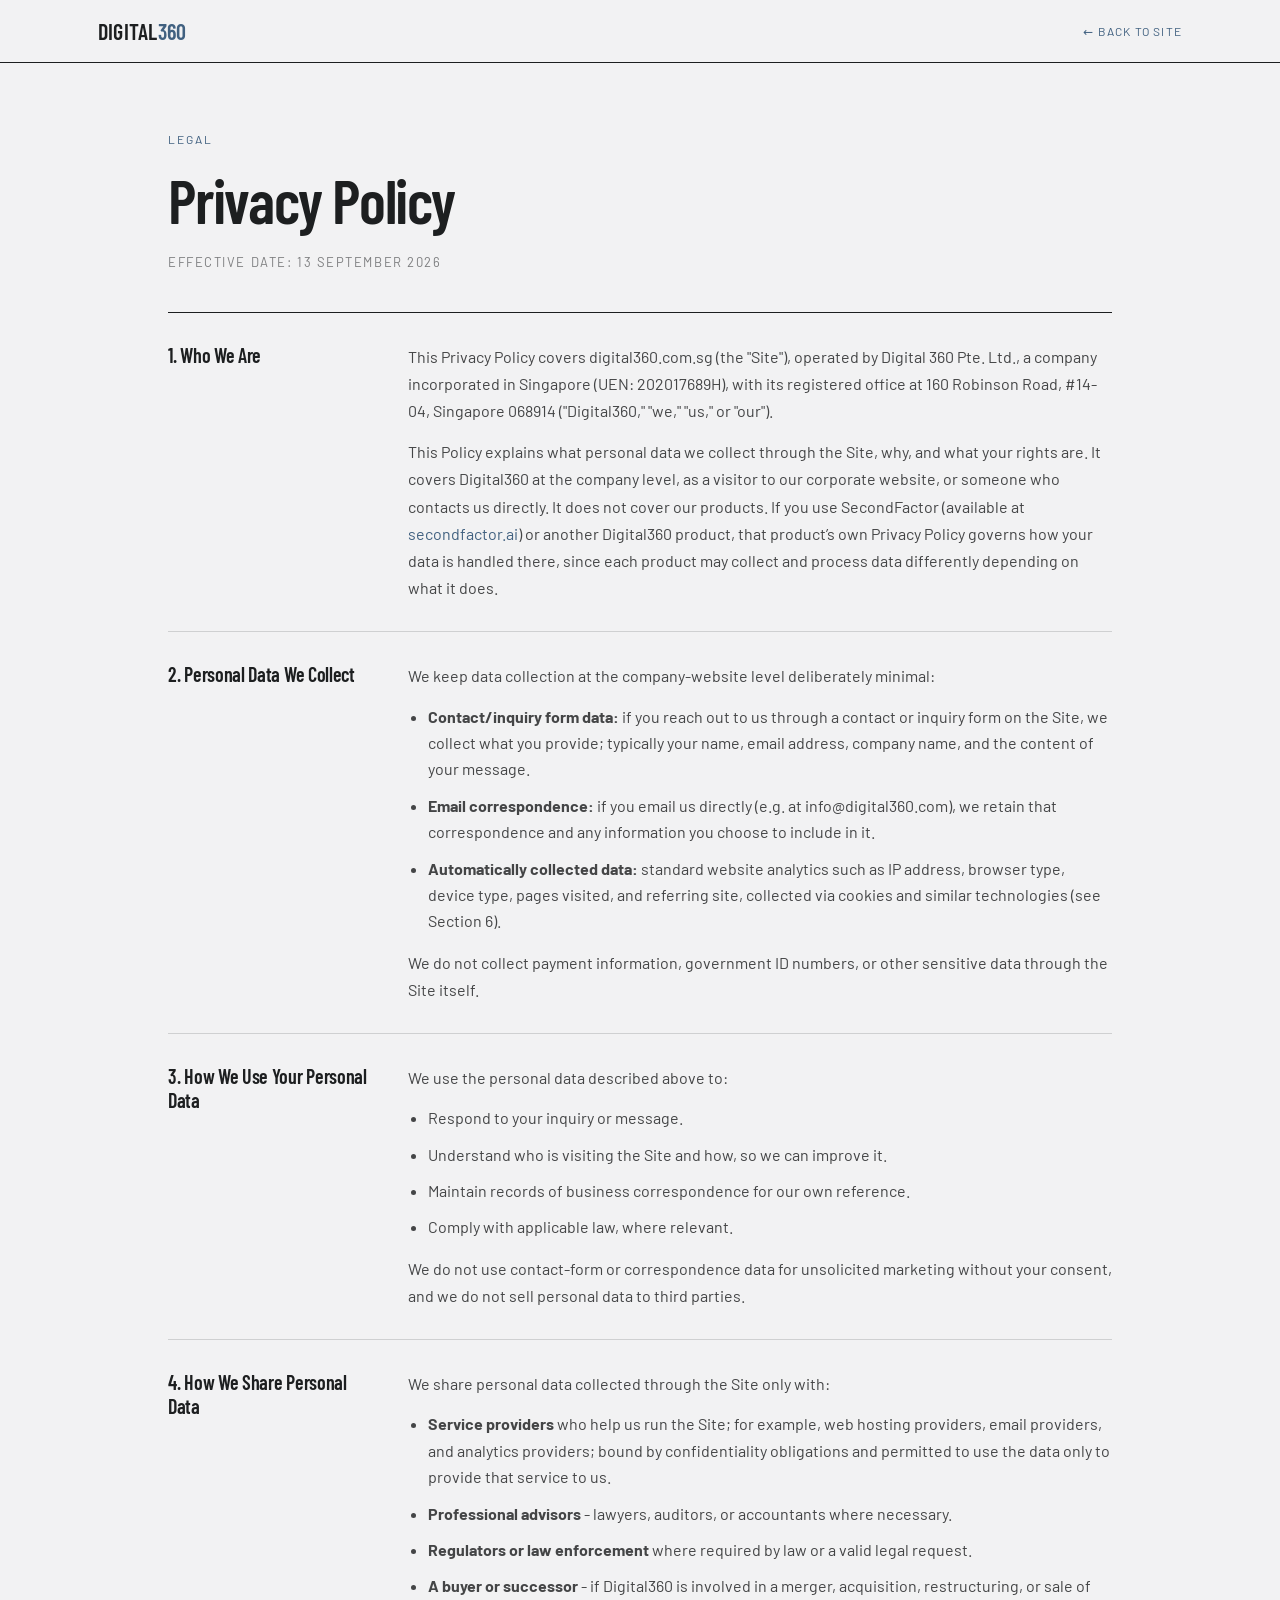
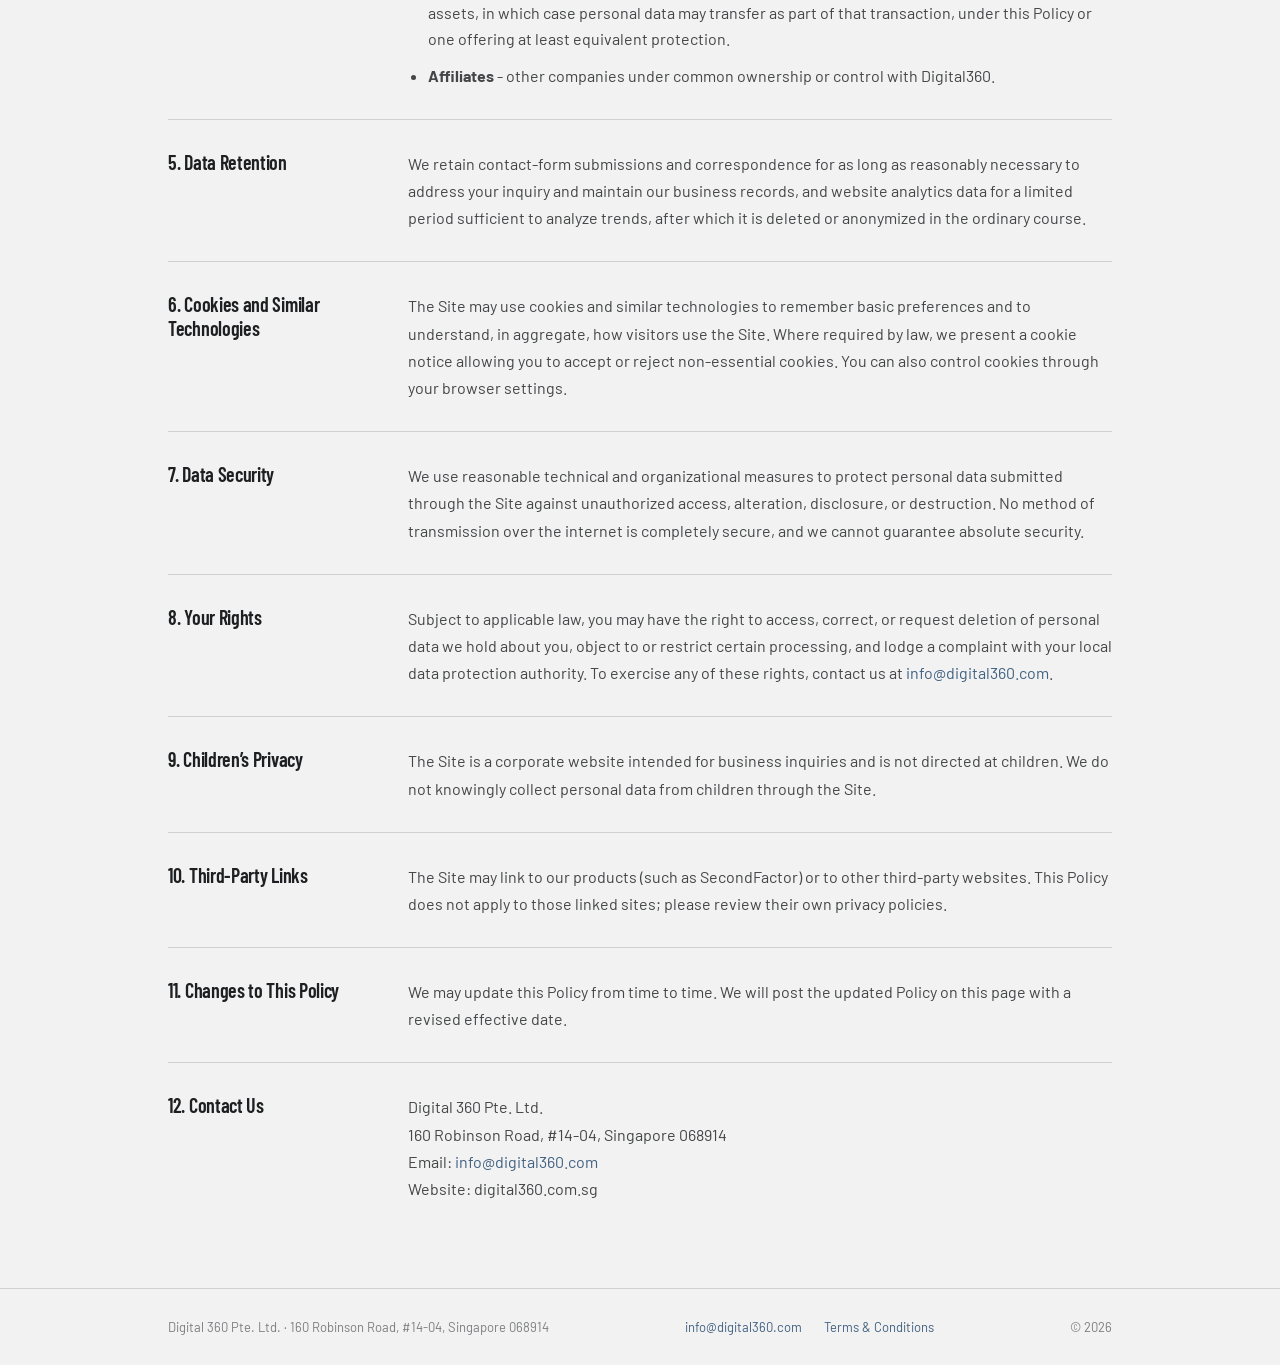
==== privacy.html @ 9bb86b34 "initial" ====
<!DOCTYPE html>
<html lang="en">
<head>
<meta charset="utf-8">
<meta name="viewport" content="width=device-width, initial-scale=1">
<title>Privacy Policy — Digital360</title>
<meta name="description" content="Privacy Policy for digital360.com.sg, operated by Digital 360 Pte. Ltd.">
<link rel="preconnect" href="https://fonts.googleapis.com">
<link rel="preconnect" href="https://fonts.gstatic.com" crossorigin>
<link rel="stylesheet" href="https://fonts.googleapis.com/css2?family=Barlow:wght@400;500;700&family=Barlow+Condensed:wght@400;600&display=swap">
<link rel="stylesheet" href="css/styles.css">
</head>
<body>

<header class="legal-header">
  <div class="wrap">
    <a class="brand" href="index.html">DIGITAL<span>360</span></a>
    <a class="legal-back" href="index.html">&larr; Back to site</a>
  </div>
</header>

<main class="legal-main">
  <span class="eyebrow">Legal</span>
  <h1>Privacy Policy</h1>
  <p class="legal-date">Effective Date: 13 September 2026</p>
  <div class="legal-body">
    <section class="legal-section">
      <h2>1. Who We Are</h2>
      <div>
        <p>This Privacy Policy covers digital360.com.sg (the "Site"), operated by Digital 360 Pte. Ltd., a company incorporated in Singapore (UEN: 202017689H), with its registered office at 160 Robinson Road, #14-04, Singapore 068914 ("Digital360," "we," "us," or "our").</p>
        <p>This Policy explains what personal data we collect through the Site, why, and what your rights are. It covers Digital360 at the company level, as a visitor to our corporate website, or someone who contacts us directly. It does not cover our products. If you use SecondFactor (available at <a href="https://secondfactor.ai" target="_blank" rel="noopener">secondfactor.ai</a>) or another Digital360 product, that product&rsquo;s own Privacy Policy governs how your data is handled there, since each product may collect and process data differently depending on what it does.</p>
      </div>
    </section>
    <section class="legal-section">
      <h2>2. Personal Data We Collect</h2>
      <div>
        <p>We keep data collection at the company-website level deliberately minimal:</p>
        <ul>
          <li><strong>Contact/inquiry form data:</strong> if you reach out to us through a contact or inquiry form on the Site, we collect what you provide; typically your name, email address, company name, and the content of your message.</li>
          <li><strong>Email correspondence:</strong> if you email us directly (e.g. at info@digital360.com), we retain that correspondence and any information you choose to include in it.</li>
          <li><strong>Automatically collected data:</strong> standard website analytics such as IP address, browser type, device type, pages visited, and referring site, collected via cookies and similar technologies (see Section 6).</li>
        </ul>
        <p>We do not collect payment information, government ID numbers, or other sensitive data through the Site itself.</p>
      </div>
    </section>
    <section class="legal-section">
      <h2>3. How We Use Your Personal Data</h2>
      <div>
        <p>We use the personal data described above to:</p>
        <ul>
          <li>Respond to your inquiry or message.</li>
          <li>Understand who is visiting the Site and how, so we can improve it.</li>
          <li>Maintain records of business correspondence for our own reference.</li>
          <li>Comply with applicable law, where relevant.</li>
        </ul>
        <p>We do not use contact-form or correspondence data for unsolicited marketing without your consent, and we do not sell personal data to third parties.</p>
      </div>
    </section>
    <section class="legal-section">
      <h2>4. How We Share Personal Data</h2>
      <div>
        <p>We share personal data collected through the Site only with:</p>
        <ul>
          <li><strong>Service providers</strong> who help us run the Site; for example, web hosting providers, email providers, and analytics providers; bound by confidentiality obligations and permitted to use the data only to provide that service to us.</li>
          <li><strong>Professional advisors</strong> - lawyers, auditors, or accountants where necessary.</li>
          <li><strong>Regulators or law enforcement</strong> where required by law or a valid legal request.</li>
          <li><strong>A buyer or successor</strong> - if Digital360 is involved in a merger, acquisition, restructuring, or sale of assets, in which case personal data may transfer as part of that transaction, under this Policy or one offering at least equivalent protection.</li>
          <li><strong>Affiliates</strong> - other companies under common ownership or control with Digital360.</li>
        </ul>
      </div>
    </section>
    <section class="legal-section">
      <h2>5. Data Retention</h2>
      <div>
        <p>We retain contact-form submissions and correspondence for as long as reasonably necessary to address your inquiry and maintain our business records, and website analytics data for a limited period sufficient to analyze trends, after which it is deleted or anonymized in the ordinary course.</p>
      </div>
    </section>
    <section class="legal-section">
      <h2>6. Cookies and Similar Technologies</h2>
      <div>
        <p>The Site may use cookies and similar technologies to remember basic preferences and to understand, in aggregate, how visitors use the Site. Where required by law, we present a cookie notice allowing you to accept or reject non-essential cookies. You can also control cookies through your browser settings.</p>
      </div>
    </section>
    <section class="legal-section">
      <h2>7. Data Security</h2>
      <div>
        <p>We use reasonable technical and organizational measures to protect personal data submitted through the Site against unauthorized access, alteration, disclosure, or destruction. No method of transmission over the internet is completely secure, and we cannot guarantee absolute security.</p>
      </div>
    </section>
    <section class="legal-section">
      <h2>8. Your Rights</h2>
      <div>
        <p>Subject to applicable law, you may have the right to access, correct, or request deletion of personal data we hold about you, object to or restrict certain processing, and lodge a complaint with your local data protection authority. To exercise any of these rights, contact us at <a href="mailto:info@digital360.com">info@digital360.com</a>.</p>
      </div>
    </section>
    <section class="legal-section">
      <h2>9. Children&rsquo;s Privacy</h2>
      <div>
        <p>The Site is a corporate website intended for business inquiries and is not directed at children. We do not knowingly collect personal data from children through the Site.</p>
      </div>
    </section>
    <section class="legal-section">
      <h2>10. Third-Party Links</h2>
      <div>
        <p>The Site may link to our products (such as SecondFactor) or to other third-party websites. This Policy does not apply to those linked sites; please review their own privacy policies.</p>
      </div>
    </section>
    <section class="legal-section">
      <h2>11. Changes to This Policy</h2>
      <div>
        <p>We may update this Policy from time to time. We will post the updated Policy on this page with a revised effective date.</p>
      </div>
    </section>
    <section class="legal-section">
      <h2>12. Contact Us</h2>
      <div>
        <p>Digital 360 Pte. Ltd.<br>160 Robinson Road, #14-04, Singapore 068914<br>Email: <a href="mailto:info@digital360.com">info@digital360.com</a><br>Website: digital360.com.sg</p>
      </div>
    </section>
  </div>
</main>

<footer class="legal-footer">
  <div class="inner">
    <span>Digital 360 Pte. Ltd. · 160 Robinson Road, #14-04, Singapore 068914</span>
    <span class="links">
      <a href="mailto:info@digital360.com">info@digital360.com</a>
      <a href="terms.html" target="_blank" rel="noopener">Terms &amp; Conditions</a>
    </span>
    <span>© <span data-year>2026</span></span>
  </div>
</footer>

<script src="js/main.js"></script>
</body>
</html>
---- css/styles.css ----
/* Digital360 — digital360.com.sg
   Design tokens from the Industry design system. */

:root {
  --bg: #f2f2f3;
  --surface: #e9e9ea;
  --text: #1d1f20;
  --muted: rgba(29, 31, 32, 0.72);
  --faint: rgba(29, 31, 32, 0.55);
  --divider: rgba(29, 31, 32, 0.16);
  --accent: #5980a6;
  --accent-200: #d6ebff;
  --accent-300: #b5d9fd;
  --accent-600: #597ea3;
  --accent-700: #416180;
  --accent-900: #1d2d3d;
  --paper: #f2f2f3;
  --font-heading: "Barlow Condensed", system-ui, sans-serif;
  --font-body: "Barlow", system-ui, sans-serif;
  --wrap: 1140px;
}

*, *::before, *::after { box-sizing: border-box; }

html { scroll-behavior: smooth; }

body {
  margin: 0;
  background: var(--bg);
  color: var(--text);
  font-family: var(--font-body);
  font-size: 15px;
  line-height: 1.55;
  -webkit-font-smoothing: antialiased;
}

h1, h2, h3, h4 {
  font-family: var(--font-heading);
  font-weight: 600;
  line-height: 1.12;
  letter-spacing: -0.015em;
  margin: 0;
}

p { margin: 0; }

a { color: var(--accent-700); text-decoration: none; text-underline-offset: 3px; }
a:hover { color: var(--accent-900); text-decoration: underline; }

:focus { outline: none; }
:focus-visible { outline: 2px solid var(--accent); outline-offset: 2px; }
::selection { background: rgba(89, 128, 166, 0.3); }

.wrap { max-width: var(--wrap); margin: 0 auto; padding: 0 28px; }
.rule { border-bottom: 1px solid var(--divider); }

/* blueprint frame */
.blueprint { position: relative; border: 1px solid var(--divider); border-radius: 0; }
.blueprint > .corner { position: absolute; width: 11px; height: 11px; color: rgba(29, 31, 32, 0.55); }
.blueprint > .corner::before,
.blueprint > .corner::after { content: ""; position: absolute; background: currentColor; }
.blueprint > .corner::before { left: 50%; top: 0; width: 1px; height: 100%; transform: translateX(-0.5px); }
.blueprint > .corner::after { top: 50%; left: 0; height: 1px; width: 100%; transform: translateY(-0.5px); }
.blueprint > .corner.tl { left: -6px; top: -6px; }
.blueprint > .corner.tr { right: -6px; top: -6px; }
.blueprint > .corner.bl { left: -6px; bottom: -6px; }
.blueprint > .corner.br { right: -6px; bottom: -6px; }

/* buttons */
.btn {
  display: inline-flex;
  align-items: center;
  justify-content: center;
  gap: 6px;
  padding: 10px 18px;
  font-family: var(--font-heading);
  font-weight: 600;
  font-size: 14px;
  line-height: 1.2;
  letter-spacing: 0.02em;
  color: var(--text);
  background: transparent;
  border: 1px solid transparent;
  border-radius: 0;
  cursor: pointer;
  text-decoration: none;
}
.btn:hover { text-decoration: none; }
.btn-primary { background: var(--accent); color: var(--paper); }
.btn-primary:hover { background: var(--accent-600); color: var(--paper); }
.btn-primary:active { background: var(--accent-700); }
.btn-secondary { border-color: var(--divider); color: var(--text); }
.btn-secondary:hover { background: rgba(29, 31, 32, 0.07); color: var(--text); }
.btn-secondary:active { background: rgba(29, 31, 32, 0.14); }

/* labels */
.eyebrow { font-size: 12px; letter-spacing: 0.16em; text-transform: uppercase; color: var(--accent-700); }
.label { font-size: 11px; letter-spacing: 0.14em; text-transform: uppercase; color: var(--faint); }
.section-label { font-size: 13px; letter-spacing: 0.14em; text-transform: uppercase; color: var(--accent-700); margin: 6px 0 0; }

/* header */
.site-header {
  position: sticky;
  top: 0;
  z-index: 20;
  background: rgba(242, 242, 243, 0.92);
  backdrop-filter: blur(6px);
  border-bottom: 1px solid var(--divider);
}
.site-header .wrap {
  display: flex;
  align-items: center;
  justify-content: space-between;
  gap: 24px;
  padding-top: 14px;
  padding-bottom: 14px;
}
.brand { font-family: var(--font-heading); font-weight: 600; font-size: 22px; letter-spacing: 0.01em; color: var(--text); }
.brand:hover { color: var(--text); text-decoration: none; }
.brand span { color: var(--accent-700); }
.site-nav { display: flex; align-items: center; gap: 28px; }
.site-nav a { font-size: 12px; letter-spacing: 0.1em; text-transform: uppercase; color: var(--text); }
.site-nav a:hover { color: var(--accent-700); text-decoration: none; }

/* hero */
.hero { padding: 96px 0 80px; }
.hero-grid { display: grid; grid-template-columns: minmax(0, 1.35fr) minmax(0, 1fr); gap: 56px; align-items: end; }
.hero .eyebrow { display: block; margin-bottom: 20px; }
.hero h1 {
  font-size: clamp(40px, 6vw, 76px);
  line-height: 1.02;
  letter-spacing: -0.02em;
  margin-bottom: 24px;
  max-width: 15em;
  text-wrap: pretty;
}
.hero-lede { font-size: 18px; line-height: 1.6; max-width: 34em; margin-bottom: 32px; color: var(--muted); }
.hero-actions { display: flex; gap: 12px; flex-wrap: wrap; }

.facts { padding: 22px 24px; display: grid; gap: 18px; }
.facts .divider { height: 1px; background: var(--divider); }
.facts dt { margin: 0; }
.facts dd { margin: 0; font-family: var(--font-heading); font-weight: 600; font-size: 21px; }

/* sections */
.section { padding: 80px 0; }
.section-grid { display: grid; grid-template-columns: minmax(0, 240px) minmax(0, 1fr); gap: 48px; }
.statement { font-size: clamp(21px, 2.4vw, 28px); line-height: 1.4; margin-bottom: 40px; max-width: 30em; text-wrap: pretty; }
.points { display: grid; grid-template-columns: repeat(auto-fit, minmax(220px, 1fr)); gap: 28px; }
.points h3 { font-size: 20px; margin-bottom: 6px; }
.points p { color: var(--muted); }

/* products */
.products { background: var(--accent-900); color: var(--paper); padding: 88px 0; }
.products .section-label { color: var(--accent-300); }
.product-head { display: flex; align-items: baseline; gap: 16px; flex-wrap: wrap; margin-bottom: 18px; }
.product-name { font-family: var(--font-heading); font-weight: 600; font-size: clamp(34px, 4.4vw, 52px); line-height: 1; }
.product-link {
  font-size: 13px;
  letter-spacing: 0.1em;
  text-transform: uppercase;
  color: var(--accent-300);
  border-bottom: 1px solid rgba(242, 242, 243, 0.4);
  padding-bottom: 2px;
}
.product-link:hover { color: var(--paper); text-decoration: none; }
.product-claim { font-family: var(--font-heading); font-weight: 600; font-size: clamp(24px, 3vw, 34px); line-height: 1.2; margin-bottom: 28px; }
.product-body { font-size: 17px; line-height: 1.65; max-width: 40em; color: rgba(242, 242, 243, 0.84); }

.routing { margin-top: 44px; display: flex; align-items: center; gap: 18px; flex-wrap: wrap; }
.routing .node { border: 1px solid rgba(242, 242, 243, 0.35); padding: 14px 20px; font-family: var(--font-heading); font-weight: 600; font-size: 18px; }
.routing .node.api { border-color: var(--accent-300); color: var(--accent-200); }
.routing .link { flex: 0 0 40px; height: 1px; background: rgba(242, 242, 243, 0.4); }
.routing .channels { display: grid; grid-template-columns: repeat(auto-fit, minmax(110px, 1fr)); gap: 10px; flex: 1 1 300px; }
.routing .channel {
  border: 1px solid rgba(242, 242, 243, 0.28);
  padding: 10px 14px;
  font-size: 13px;
  letter-spacing: 0.08em;
  text-transform: uppercase;
  transition: border-color 0.15s ease;
}
.routing .channel:hover { border-color: var(--accent); }

/* contact */
.contact { padding: 88px 0; }
.contact-cards { display: grid; grid-template-columns: repeat(auto-fit, minmax(260px, 1fr)); gap: 32px; align-items: start; }
.contact-card { padding: 24px; }
.contact-card .label { display: block; margin-bottom: 10px; }
.contact-card .big { font-family: var(--font-heading); font-weight: 600; font-size: 26px; }
.contact-card .addr { font-family: var(--font-heading); font-weight: 600; font-size: 22px; line-height: 1.25; }
.contact-card p { margin-top: 14px; color: var(--muted); }

/* footer */
.site-footer { border-top: 1px solid var(--divider); }
.site-footer .wrap {
  padding-top: 40px;
  padding-bottom: 40px;
  display: flex;
  gap: 28px;
  flex-wrap: wrap;
  justify-content: space-between;
  align-items: flex-start;
}
.site-footer .col { display: grid; gap: 4px; font-size: 14px; }
.site-footer .brand { font-size: 20px; display: block; }
.site-footer .fine { font-size: 13px; color: var(--faint); }
.site-footer .addr { color: var(--muted); }

/* legal pages */
.legal-header { border-bottom: 1px solid var(--text); }
.legal-header .wrap {
  display: flex;
  align-items: center;
  justify-content: space-between;
  gap: 20px;
  padding-top: 14px;
  padding-bottom: 14px;
}
.legal-back { font-size: 12px; letter-spacing: 0.1em; text-transform: uppercase; }
.legal-main { max-width: 1000px; margin: 0 auto; padding: 64px 28px 0; }
.legal-main h1 { font-size: clamp(36px, 6vw, 62px); line-height: 1.02; letter-spacing: -0.02em; margin: 18px 0 20px; }
.legal-date { font-size: 13px; letter-spacing: 0.12em; text-transform: uppercase; color: var(--faint); margin-bottom: 40px; }
.legal-body { border-top: 1px solid var(--text); }
.legal-section { display: grid; grid-template-columns: minmax(0, 200px) minmax(0, 1fr); gap: 40px; padding: 30px 0; border-bottom: 1px solid var(--divider); }
.legal-section:last-child { border-bottom: 0; }
.legal-section h2 { font-size: 20px; line-height: 1.2; }
.legal-section p { margin-bottom: 14px; font-size: 16px; line-height: 1.7; color: rgba(29, 31, 32, 0.82); }
.legal-section p:last-child { margin-bottom: 0; }
.legal-section ul { margin: 0 0 14px; padding-left: 20px; display: grid; gap: 10px; }
.legal-section ul:last-child { margin-bottom: 0; }
.legal-section li { font-size: 16px; line-height: 1.65; color: rgba(29, 31, 32, 0.82); }
.legal-caps { font-size: 14px; letter-spacing: 0.02em; }
.legal-footer { border-top: 1px solid var(--divider); margin-top: 56px; }
.legal-footer .inner {
  max-width: 1000px;
  margin: 0 auto;
  padding: 28px;
  display: flex;
  gap: 22px;
  flex-wrap: wrap;
  justify-content: space-between;
  font-size: 13px;
  color: var(--faint);
}
.legal-footer .links { display: flex; gap: 22px; flex-wrap: wrap; }

/* responsive */
@media (max-width: 860px) {
  .hero { padding: 64px 0 56px; }
  .hero-grid,
  .section-grid,
  .legal-section { grid-template-columns: 1fr; gap: 32px; }
  .legal-section { gap: 14px; }
  .section, .products, .contact { padding: 56px 0; }
  .site-nav { gap: 16px; }
  .site-nav a { font-size: 11px; }
  .routing .link { display: none; }
}
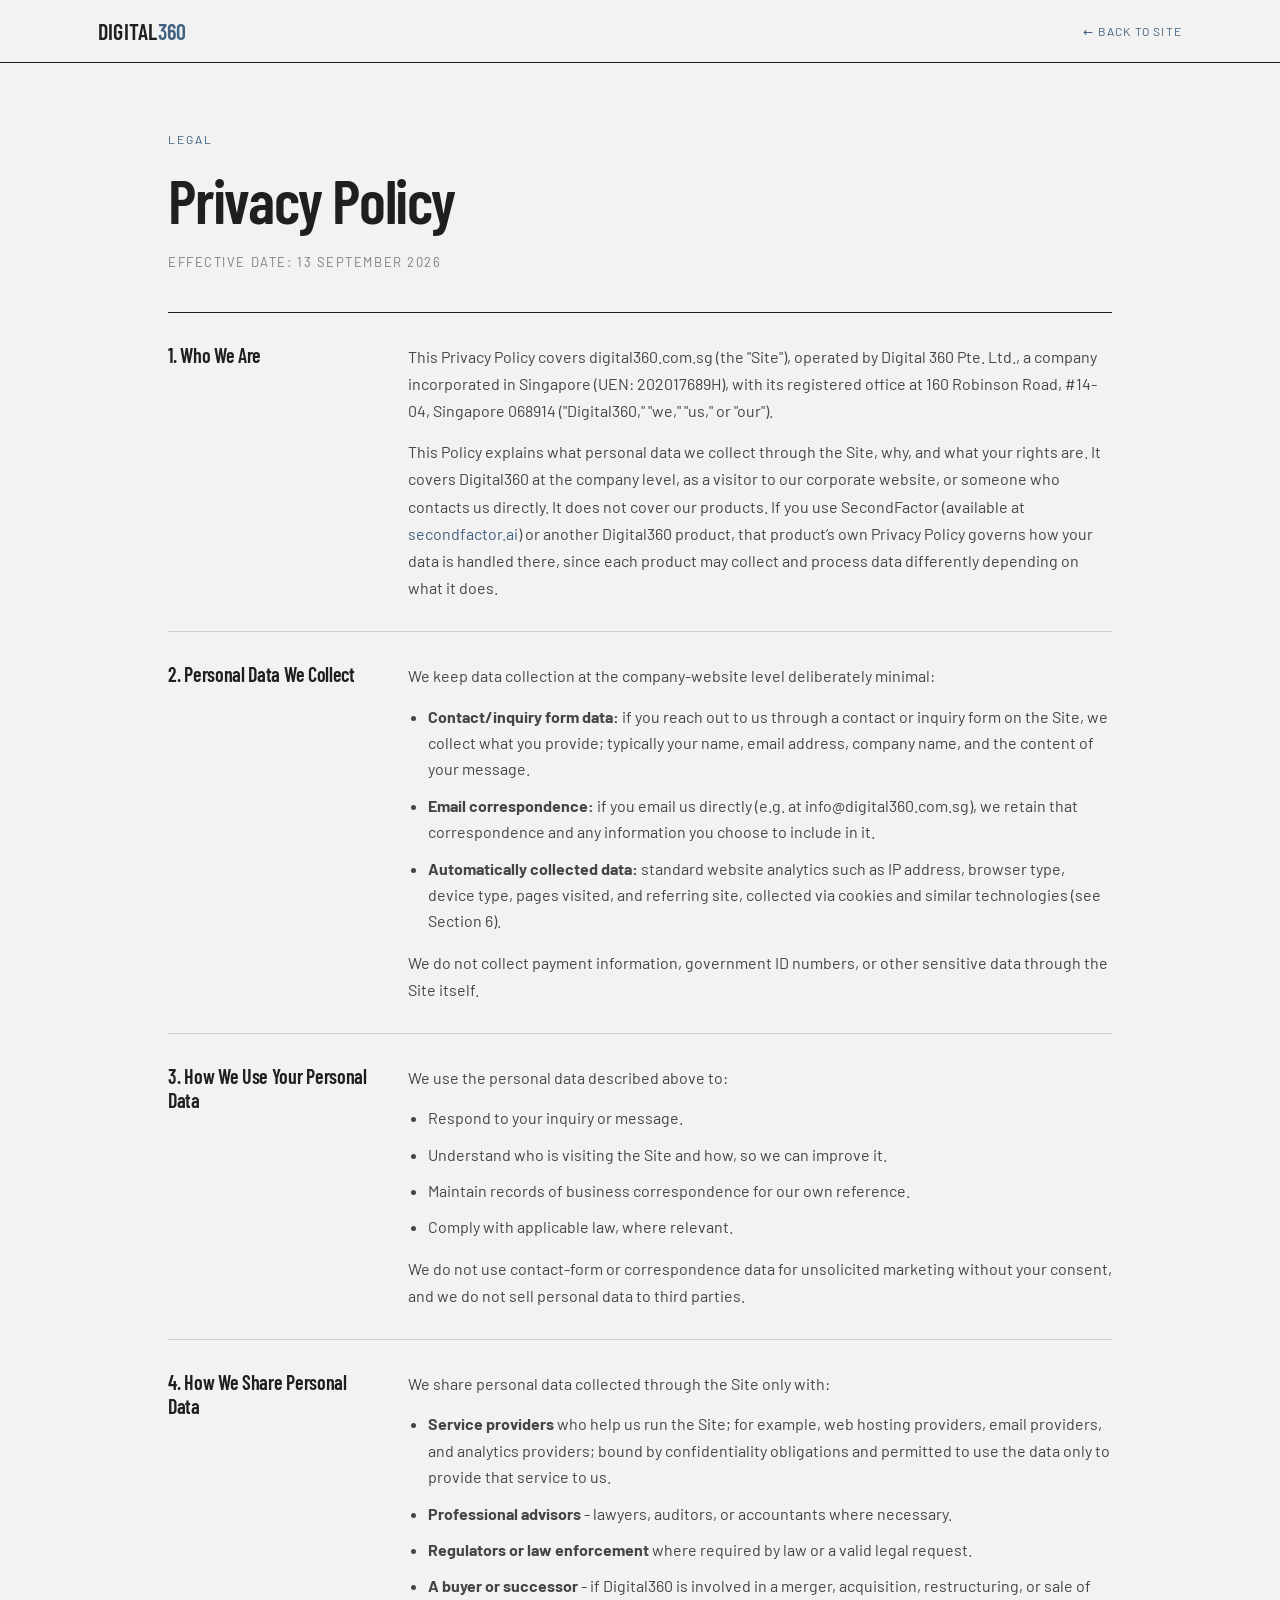
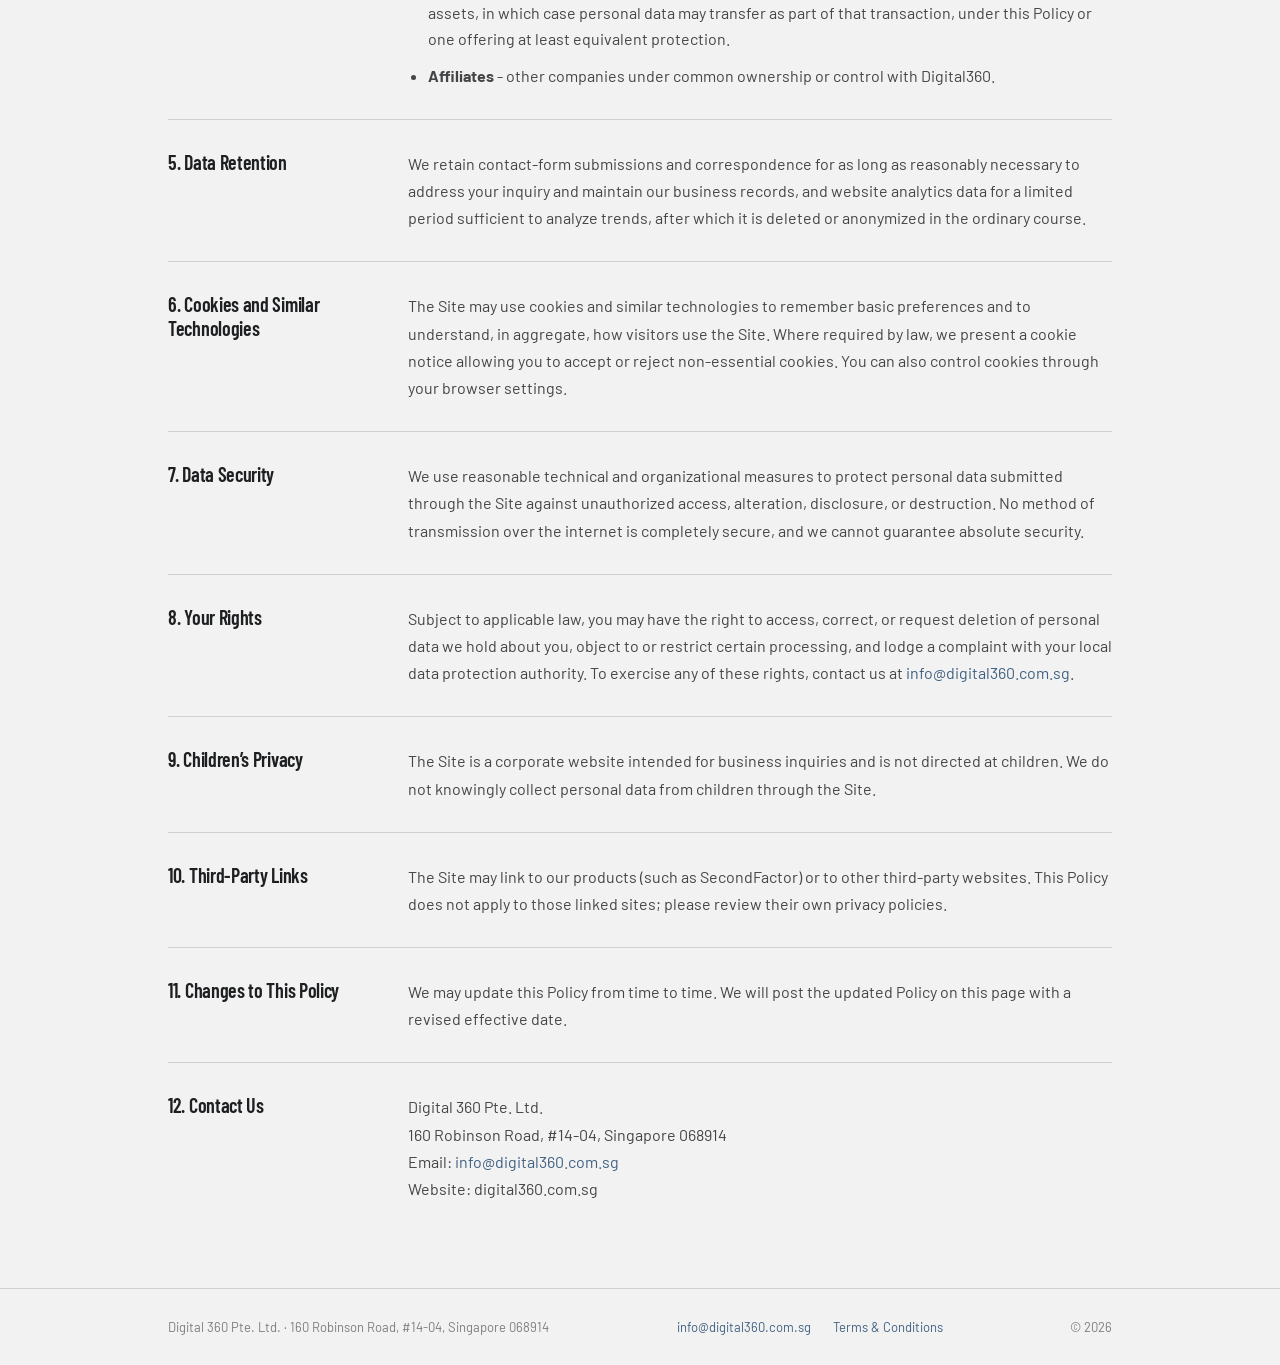
==== commit e5d77115: "fix" ====
--- a/privacy.html
+++ b/privacy.html
@@ -37,7 +37,7 @@
         <p>We keep data collection at the company-website level deliberately minimal:</p>
         <ul>
           <li><strong>Contact/inquiry form data:</strong> if you reach out to us through a contact or inquiry form on the Site, we collect what you provide; typically your name, email address, company name, and the content of your message.</li>
-          <li><strong>Email correspondence:</strong> if you email us directly (e.g. at info@digital360.com), we retain that correspondence and any information you choose to include in it.</li>
+          <li><strong>Email correspondence:</strong> if you email us directly (e.g. at info@digital360.com.sg), we retain that correspondence and any information you choose to include in it.</li>
           <li><strong>Automatically collected data:</strong> standard website analytics such as IP address, browser type, device type, pages visited, and referring site, collected via cookies and similar technologies (see Section 6).</li>
         </ul>
         <p>We do not collect payment information, government ID numbers, or other sensitive data through the Site itself.</p>
@@ -90,7 +90,7 @@
     <section class="legal-section">
       <h2>8. Your Rights</h2>
       <div>
-        <p>Subject to applicable law, you may have the right to access, correct, or request deletion of personal data we hold about you, object to or restrict certain processing, and lodge a complaint with your local data protection authority. To exercise any of these rights, contact us at <a href="mailto:info@digital360.com">info@digital360.com</a>.</p>
+        <p>Subject to applicable law, you may have the right to access, correct, or request deletion of personal data we hold about you, object to or restrict certain processing, and lodge a complaint with your local data protection authority. To exercise any of these rights, contact us at <a href="mailto:info@digital360.com.sg">info@digital360.com.sg</a>.</p>
       </div>
     </section>
     <section class="legal-section">
@@ -114,7 +114,7 @@
     <section class="legal-section">
       <h2>12. Contact Us</h2>
       <div>
-        <p>Digital 360 Pte. Ltd.<br>160 Robinson Road, #14-04, Singapore 068914<br>Email: <a href="mailto:info@digital360.com">info@digital360.com</a><br>Website: digital360.com.sg</p>
+        <p>Digital 360 Pte. Ltd.<br>160 Robinson Road, #14-04, Singapore 068914<br>Email: <a href="mailto:info@digital360.com.sg">info@digital360.com.sg</a><br>Website: digital360.com.sg</p>
       </div>
     </section>
   </div>
@@ -124,7 +124,7 @@
   <div class="inner">
     <span>Digital 360 Pte. Ltd. · 160 Robinson Road, #14-04, Singapore 068914</span>
     <span class="links">
-      <a href="mailto:info@digital360.com">info@digital360.com</a>
+      <a href="mailto:info@digital360.com.sg">info@digital360.com.sg</a>
       <a href="terms.html" target="_blank" rel="noopener">Terms &amp; Conditions</a>
     </span>
     <span>© <span data-year>2026</span></span>
